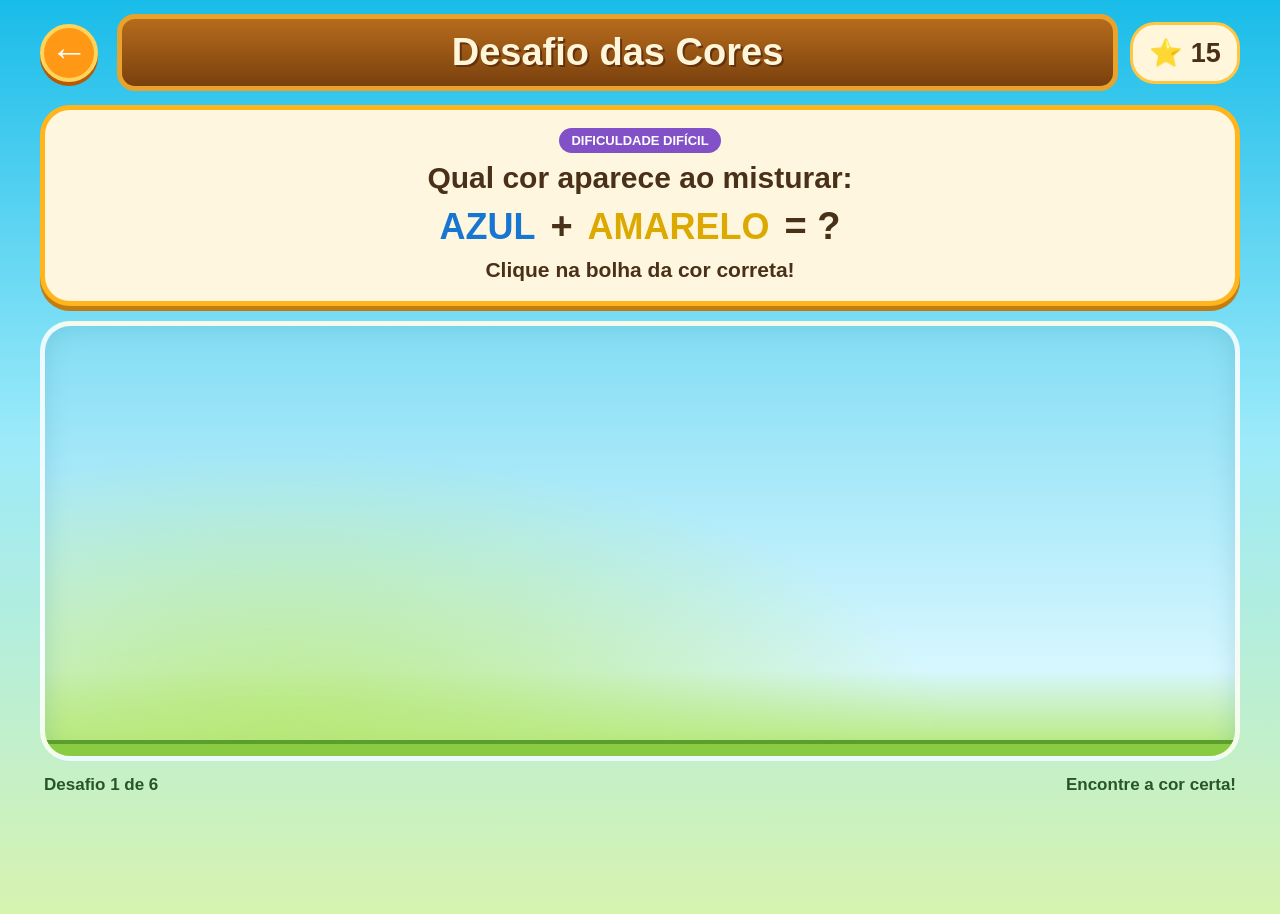
==== jogoDificil.html @ 54163f40 "jogo das bolinhas" ====
<!DOCTYPE html>
<html lang="pt-BR">
<head>
    <meta charset="UTF-8">
    <meta name="viewport" content="width=device-width, initial-scale=1.0">
    <title>Desafio das Cores</title>
    <link rel="stylesheet" href="styleDificil.css">
    <script src="scriptDificil.js" defer></script>
</head>
<body>
    <header class="topo">
        <button id="voltar" class="botao-voltar" aria-label="Voltar">←</button>
        <h1>Desafio das Cores</h1>
        <div class="pontos">⭐ <span id="pontos">15</span></div>
    </header>

    <main>
        <section class="pergunta">
            <span class="etiqueta">DIFICULDADE DIFÍCIL</span>
            <h2>Qual cor aparece ao misturar:</h2>

            <div class="mistura">
                <span id="cor1" class="nome-cor">AZUL</span>
                <span class="mais">+</span>
                <span id="cor2" class="nome-cor">AMARELO</span>
                <span class="igual">= ?</span>
            </div>

            <p id="mensagem" aria-live="polite">
                Clique na bolha da cor correta!
            </p>
        </section>

        <section class="area-jogo" id="areaJogo"
                 aria-label="Bolhas de cores. Clique na resposta correta.">
            <div class="chao"></div>
        </section>

        <footer>
            <span id="progresso">Desafio 1 de 6</span>
            <span>Encontre a cor certa!</span>
        </footer>
    </main>
</body>
</html>
---- styleDificil.css ----
* {
    box-sizing: border-box;
    margin: 0;
    padding: 0;
}

body {
    min-height: 100vh;
    font-family: "Trebuchet MS", Arial, sans-serif;
    color: #493018;
    background: linear-gradient(
        to bottom,
        #19bce9 0%,
        #9ceafa 48%,
        #d7f3b0 100%
    );
    overflow: hidden;
}

.topo {
    position: relative;
    z-index: 2;
    width: 94%;
    max-width: 1200px;
    margin: 14px auto;
    display: grid;
    grid-template-columns: 65px 1fr 110px;
    gap: 12px;
    align-items: center;
}

.botao-voltar {
    width: 58px;
    height: 58px;
    border: 4px solid #ffd45b;
    border-radius: 50%;
    background: #ff9814;
    color: white;
    font-size: 38px;
    font-weight: bold;
    cursor: pointer;
    box-shadow: 0 4px #b65a08;
}

.topo h1 {
    padding: 12px 8px;
    text-align: center;
    font-size: clamp(21px, 3vw, 38px);
    color: #fff6d9;
    background: linear-gradient(#b66b1c, #79400d);
    border: 5px solid #e9a32d;
    border-radius: 18px;
    text-shadow: 2px 2px #63320d;
}

.pontos {
    padding: 12px 8px;
    border: 3px solid #ffc642;
    border-radius: 25px;
    background: #fff6dc;
    text-align: center;
    font-size: 27px;
    font-weight: bold;
}

main {
    width: 94%;
    max-width: 1200px;
    margin: 0 auto;
}

.pergunta {
    position: relative;
    z-index: 2;
    padding: 18px 12px;
    text-align: center;
    background: #fff6df;
    border: 5px solid #ffb51b;
    border-radius: 30px;
    box-shadow: 0 5px #c17c13;
}

.etiqueta {
    display: inline-block;
    margin-bottom: 8px;
    padding: 5px 12px;
    border-radius: 20px;
    background: #8251c8;
    color: white;
    font-size: 13px;
    font-weight: bold;
}

.pergunta h2 {
    font-size: clamp(18px, 2.5vw, 30px);
}

.mistura {
    display: flex;
    justify-content: center;
    align-items: center;
    flex-wrap: wrap;
    gap: 15px;
    margin: 10px 0;
}

.nome-cor {
    font-size: clamp(23px, 3vw, 36px);
    font-weight: 900;
}

.mais,
.igual {
    font-size: clamp(24px, 3vw, 38px);
    font-weight: bold;
}

#mensagem {
    min-height: 25px;
    font-size: clamp(15px, 2vw, 21px);
    font-weight: bold;
}

.area-jogo {
    position: relative;
    height: min(49vh, 440px);
    min-height: 260px;
    margin-top: 15px;
    overflow: hidden;
    border: 5px solid rgba(255, 255, 255, 0.85);
    border-radius: 30px;
    background:
        radial-gradient(ellipse at 20% 100%, #b8e879, transparent 50%),
        linear-gradient(#83ddf4, #d7f7ff 80%, #b6e96d);
    box-shadow: inset 0 0 25px rgba(35, 123, 150, 0.2);
}

.chao {
    position: absolute;
    bottom: 0;
    width: 100%;
    height: 16px;
    background: #8acb44;
    border-top: 4px solid #5b9e2e;
}

.bolha {
    position: absolute;
    bottom: -100px;
    width: clamp(65px, 9vw, 95px);
    aspect-ratio: 1;
    border-radius: 50%;
    border: 3px solid rgba(255, 255, 255, 0.85);
    cursor: pointer;
    animation: subir var(--duracao) linear forwards;
    box-shadow:
        inset -8px -10px 16px rgba(0, 0, 0, 0.12),
        inset 7px 7px 13px rgba(255, 255, 255, 0.5),
        0 5px 10px rgba(40, 80, 100, 0.16);
    transition: filter 0.15s, scale 0.15s;
}

.bolha::before {
    content: "";
    position: absolute;
    top: 16%;
    left: 20%;
    width: 22%;
    height: 12%;
    border-radius: 50%;
    background: rgba(255, 255, 255, 0.85);
    transform: rotate(-40deg);
}

.bolha:hover {
    filter: brightness(1.12);
    scale: 1.12;
}

.bolha:focus-visible {
    outline: 4px solid #493018;
    outline-offset: 3px;
}

.bolha.verde {
    background: radial-gradient(circle at 30% 25%, #baff75, #52c82c 60%, #218d22);
}

.bolha.roxo {
    background: radial-gradient(circle at 30% 25%, #e0b6ff, #a451e2 60%, #6d29a9);
}

.bolha.laranja {
    background: radial-gradient(circle at 30% 25%, #ffe2a1, #ff9b20 60%, #df5d0b);
}

.bolha.azul {
    background: radial-gradient(circle at 30% 25%, #a5edff, #2598ff 60%, #1454c5);
}

.bolha.amarelo {
    background: radial-gradient(circle at 30% 25%, #fff8a1, #ffd62f 60%, #e2a900);
}

.bolha.vermelho {
    background: radial-gradient(circle at 30% 25%, #ffb0a4, #ff5252 60%, #c82035);
}

.bolha.estourada {
    pointer-events: none;
    animation: estourar 0.18s ease-out forwards;
}

@keyframes subir {
    from {
        transform: translateY(0) rotate(0deg);
    }

    to {
        transform: translateY(-650px) rotate(25deg);
    }
}

@keyframes estourar {
    to {
        transform: scale(1.8);
        opacity: 0;
    }
}

footer {
    display: flex;
    justify-content: space-between;
    gap: 12px;
    margin: 14px 4px;
    color: #28552b;
    font-size: 17px;
    font-weight: bold;
}

@media (max-width: 550px) {
    .topo {
        grid-template-columns: 48px 1fr 78px;
        gap: 6px;
    }

    .botao-voltar {
        width: 44px;
        height: 44px;
        font-size: 29px;
    }

    .topo h1 {
        font-size: 19px;
        border-width: 3px;
    }

    .pontos {
        font-size: 21px;
        padding: 9px 4px;
    }

    .pergunta {
        padding: 14px 8px;
        border-radius: 23px;
    }

    .mistura {
        gap: 8px;
    }

    .area-jogo {
        height: 46vh;
        min-height: 250px;
    }

    footer {
        font-size: 13px;
    }
}

@media (prefers-reduced-motion: reduce) {
    .bolha {
        animation-duration: 12s !important;
    }
}
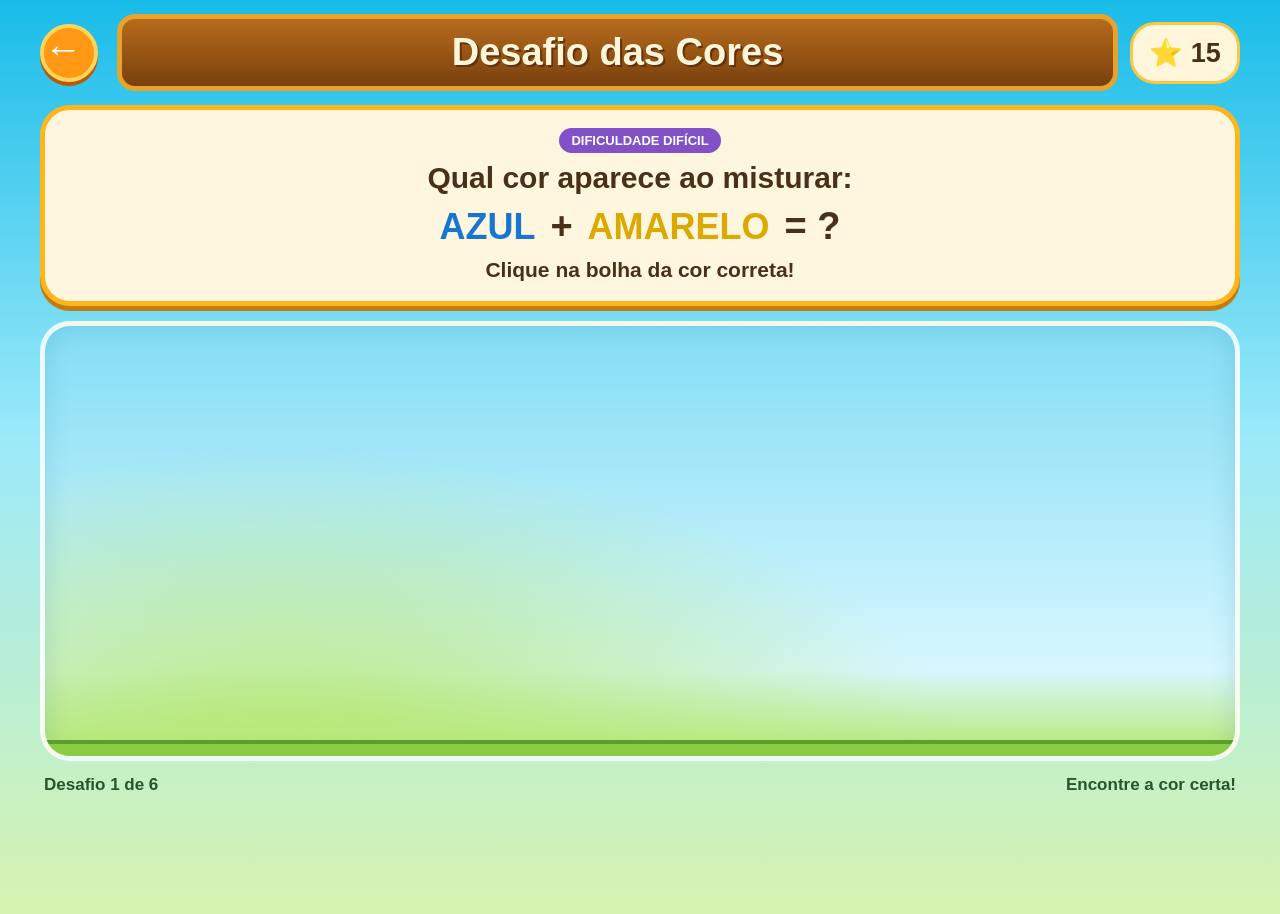
==== commit 8df868e1: "mas um" ====
--- a/jogoDificil.html
+++ b/jogoDificil.html
@@ -10,7 +10,7 @@
 </head>
 <body>
     <header class="topo">
-        <button id="voltar" class="botao-voltar" aria-label="Voltar">←</button>
+        <a id="voltar" class="botao-voltar" aria-label="Voltar" href="menu.html">←</a>
         <h1>Desafio das Cores</h1>
         <div class="pontos">⭐ <span id="pontos">15</span></div>
     </header>
--- a/styleDificil.css
+++ b/styleDificil.css
@@ -3,6 +3,7 @@
     box-sizing: border-box;
     margin: 0;
     padding: 0;
+    text-decoration: none;
 }
 
 body {
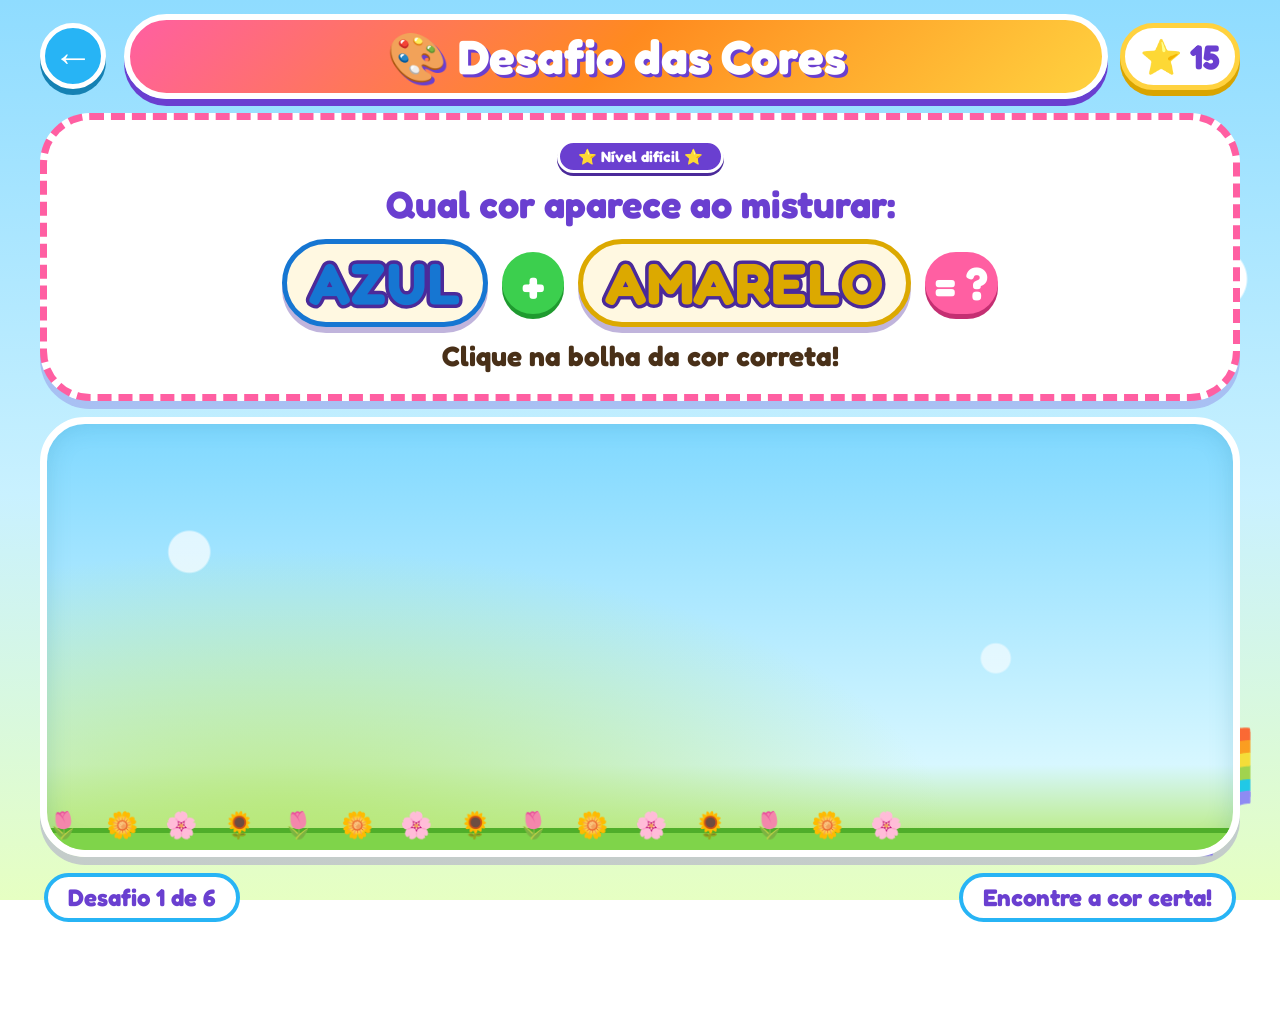
==== commit c6a9a889: "atualizado html e css jogo bolinhas" ====
--- a/jogoDificil.html
+++ b/jogoDificil.html
@@ -1,10 +1,12 @@
-
 <!DOCTYPE html>
 <html lang="pt-BR">
 <head>
     <meta charset="UTF-8">
     <meta name="viewport" content="width=device-width, initial-scale=1.0">
     <title>Desafio das Cores</title>
+    <link rel="preconnect" href="https://fonts.googleapis.com">
+    <link rel="preconnect" href="https://fonts.gstatic.com" crossorigin>
+    <link href="https://fonts.googleapis.com/css2?family=Fredoka:wght@500;700&display=swap" rel="stylesheet">
     <link rel="stylesheet" href="styleDificil.css">
     <script src="scriptDificil.js" defer></script>
 </head>
@@ -17,7 +19,7 @@
 
     <main>
         <section class="pergunta">
-            <span class="etiqueta">DIFICULDADE DIFÍCIL</span>
+            <span class="etiqueta">⭐ Nível difícil ⭐</span>
             <h2>Qual cor aparece ao misturar:</h2>
 
             <div class="mistura">
--- a/styleDificil.css
+++ b/styleDificil.css
@@ -1,3 +1,14 @@
+/* ===== Desafio das Cores — visual infantil (5 a 6 anos) ===== */
+:root {
+    --fonte: "Fredoka", "Baloo 2", "Comic Sans MS", "Chalkboard SE", sans-serif;
+    --roxo: #6a3fd0;
+    --roxo-escuro: #4b2a9a;
+    --rosa: #ff5fa2;
+    --laranja: #ff8a1f;
+    --amarelo: #ffd23f;
+    --verde: #3ccf4e;
+    --azul: #27b4f5;
+}
 
 * {
     box-sizing: border-box;
@@ -8,17 +19,33 @@
 
 body {
     min-height: 100vh;
-    font-family: "Trebuchet MS", Arial, sans-serif;
-    color: #493018;
-    background: linear-gradient(
-        to bottom,
-        #19bce9 0%,
-        #9ceafa 48%,
-        #d7f3b0 100%
-    );
-    overflow: hidden;
-}
-
+    font-family: var(--fonte);
+    font-weight: 500;
+    color: var(--roxo-escuro);
+    overflow-x: hidden;
+    background:
+        radial-gradient(circle at 10% 22%, #fff 0 34px, transparent 36px),
+        radial-gradient(circle at 15% 20%, #fff 0 48px, transparent 50px),
+        radial-gradient(circle at 21% 23%, #fff 0 32px, transparent 34px),
+        radial-gradient(circle at 84% 30%, #fff 0 32px, transparent 34px),
+        radial-gradient(circle at 89% 28%, #fff 0 46px, transparent 48px),
+        radial-gradient(circle at 95% 31%, #fff 0 30px, transparent 32px),
+        linear-gradient(#8fdcff 0%, #c9f1ff 55%, #e6ffc2 100%);
+    background-attachment: fixed;
+}
+
+/* arco-íris no canto */
+body::before {
+    content: "🌈";
+    position: fixed;
+    right: 14px;
+    bottom: 40px;
+    font-size: clamp(60px, 9vw, 120px);
+    opacity: 0.85;
+    pointer-events: none;
+}
+
+/* ===== Topo ===== */
 .topo {
     position: relative;
     z-index: 2;
@@ -26,75 +53,96 @@
     max-width: 1200px;
     margin: 14px auto;
     display: grid;
-    grid-template-columns: 65px 1fr 110px;
+    grid-template-columns: 72px 1fr 120px;
     gap: 12px;
     align-items: center;
 }
 
 .botao-voltar {
-    width: 58px;
-    height: 58px;
-    border: 4px solid #ffd45b;
+    width: 66px;
+    height: 66px;
+    display: grid;
+    place-items: center;
+    border: 5px solid #fff;
     border-radius: 50%;
-    background: #ff9814;
-    color: white;
-    font-size: 38px;
-    font-weight: bold;
+    background: var(--azul);
+    color: #fff;
+    font-size: 40px;
+    font-weight: 700;
+    line-height: 1;
     cursor: pointer;
-    box-shadow: 0 4px #b65a08;
-}
+    box-shadow: 0 6px 0 #1581b3;
+    transition: transform 0.15s;
+}
+
+.botao-voltar:hover { transform: scale(1.1) rotate(-8deg); }
+.botao-voltar:active { transform: translateY(4px); box-shadow: 0 2px 0 #1581b3; }
 
 .topo h1 {
-    padding: 12px 8px;
+    padding: 10px 14px;
     text-align: center;
-    font-size: clamp(21px, 3vw, 38px);
-    color: #fff6d9;
-    background: linear-gradient(#b66b1c, #79400d);
-    border: 5px solid #e9a32d;
-    border-radius: 18px;
-    text-shadow: 2px 2px #63320d;
-}
+    font-size: clamp(24px, 4vw, 48px);
+    font-weight: 700;
+    line-height: 1.1;
+    color: #fff;
+    background: linear-gradient(135deg, var(--rosa), var(--laranja) 50%, var(--amarelo));
+    border: 6px solid #fff;
+    border-radius: 999px;
+    text-shadow: 3px 3px 0 var(--roxo);
+    box-shadow: 0 7px 0 var(--roxo);
+}
+
+.topo h1::before { content: "🎨 "; }
 
 .pontos {
-    padding: 12px 8px;
-    border: 3px solid #ffc642;
-    border-radius: 25px;
-    background: #fff6dc;
+    padding: 8px 8px;
     text-align: center;
-    font-size: 27px;
-    font-weight: bold;
+    font-size: 34px;
+    font-weight: 700;
+    color: var(--roxo);
+    background: #fff;
+    border: 5px solid var(--amarelo);
+    border-radius: 999px;
+    box-shadow: 0 6px 0 #d9a400;
 }
 
 main {
+    position: relative;
+    z-index: 1;
     width: 94%;
     max-width: 1200px;
     margin: 0 auto;
 }
 
+/* ===== Pergunta ===== */
 .pergunta {
     position: relative;
     z-index: 2;
-    padding: 18px 12px;
+    padding: 20px 14px 16px;
     text-align: center;
-    background: #fff6df;
-    border: 5px solid #ffb51b;
-    border-radius: 30px;
-    box-shadow: 0 5px #c17c13;
+    background: #fff;
+    border: 7px dashed var(--rosa);
+    border-radius: 50px;
+    box-shadow: 0 8px 0 rgba(106, 63, 208, 0.25);
 }
 
 .etiqueta {
     display: inline-block;
     margin-bottom: 8px;
-    padding: 5px 12px;
-    border-radius: 20px;
-    background: #8251c8;
-    color: white;
-    font-size: 13px;
-    font-weight: bold;
+    padding: 4px 18px;
+    font-size: 15px;
+    font-weight: 700;
+    color: #fff;
+    background: var(--roxo);
+    border: 3px solid #fff;
+    border-radius: 999px;
+    box-shadow: 0 3px 0 var(--roxo-escuro);
 }
 
 .pergunta h2 {
-    font-size: clamp(18px, 2.5vw, 30px);
+    font-size: clamp(22px, 3.2vw, 38px);
+    font-weight: 700;
+    color: var(--roxo);
 }
 
 .mistura {
@@ -102,63 +150,104 @@
     justify-content: center;
     align-items: center;
     flex-wrap: wrap;
-    gap: 15px;
-    margin: 10px 0;
-}
-
+    gap: 14px;
+    margin: 12px 0;
+}
+
+/* nomes das cores: contorno escuro deixa qualquer cor legível */
 .nome-cor {
-    font-size: clamp(23px, 3vw, 36px);
-    font-weight: 900;
+    padding: 4px 22px;
+    font-size: clamp(30px, 4.6vw, 58px);
+    font-weight: 700;
+    letter-spacing: 1px;
+    background: #fff8e1;
+    border: 5px solid currentColor;
+    border-radius: 999px;
+    -webkit-text-stroke: 7px var(--roxo-escuro);
+    paint-order: stroke fill;
+    box-shadow: 0 6px 0 rgba(75, 42, 154, 0.35);
 }
 
 .mais,
 .igual {
-    font-size: clamp(24px, 3vw, 38px);
-    font-weight: bold;
+    display: grid;
+    place-items: center;
+    min-width: clamp(42px, 5vw, 62px);
+    height: clamp(42px, 5vw, 62px);
+    padding: 0 10px;
+    font-size: clamp(28px, 4vw, 46px);
+    font-weight: 700;
+    color: #fff;
+    border-radius: 50%;
+}
+
+.mais { background: var(--verde); box-shadow: 0 5px 0 #1f9a2f; }
+
+.igual {
+    border-radius: 999px;
+    background: var(--rosa);
+    box-shadow: 0 5px 0 #c42f72;
+    animation: pulsar 1.4s ease-in-out infinite;
 }
 
 #mensagem {
-    min-height: 25px;
-    font-size: clamp(15px, 2vw, 21px);
-    font-weight: bold;
-}
-
+    min-height: 1.4em;
+    font-size: clamp(18px, 2.6vw, 28px);
+    font-weight: 700;
+}
+
+/* ===== Área das bolhas ===== */
 .area-jogo {
     position: relative;
     height: min(49vh, 440px);
     min-height: 260px;
-    margin-top: 15px;
+    margin-top: 16px;
     overflow: hidden;
-    border: 5px solid rgba(255, 255, 255, 0.85);
-    border-radius: 30px;
+    border: 7px solid #fff;
+    border-radius: 45px;
     background:
+        radial-gradient(circle at 12% 30%, rgba(255,255,255,0.7) 0 20px, transparent 22px),
+        radial-gradient(circle at 80% 55%, rgba(255,255,255,0.6) 0 14px, transparent 16px),
         radial-gradient(ellipse at 20% 100%, #b8e879, transparent 50%),
-        linear-gradient(#83ddf4, #d7f7ff 80%, #b6e96d);
-    box-shadow: inset 0 0 25px rgba(35, 123, 150, 0.2);
+        linear-gradient(#7fd8ff, #d7f7ff 80%, #b6e96d);
+    box-shadow: 0 8px 0 rgba(106, 63, 208, 0.25), inset 0 0 25px rgba(35, 123, 150, 0.2);
 }
 
 .chao {
     position: absolute;
     bottom: 0;
     width: 100%;
-    height: 16px;
-    background: #8acb44;
-    border-top: 4px solid #5b9e2e;
-}
-
+    height: 22px;
+    background: #7fd44a;
+    border-top: 5px solid #4fae2a;
+}
+
+.chao::after {
+    content: "🌷 🌼 🌸 🌻 🌷 🌼 🌸 🌻 🌷 🌼 🌸 🌻 🌷 🌼 🌸";
+    position: absolute;
+    bottom: 10px;
+    left: 0;
+    width: 100%;
+    font-size: 26px;
+    letter-spacing: 0.4em;
+    white-space: nowrap;
+    overflow: hidden;
+}
+
+/* ===== Bolhas ===== */
 .bolha {
     position: absolute;
-    bottom: -100px;
-    width: clamp(65px, 9vw, 95px);
+    bottom: -110px;
+    width: clamp(70px, 10vw, 100px);
     aspect-ratio: 1;
     border-radius: 50%;
-    border: 3px solid rgba(255, 255, 255, 0.85);
+    border: 4px solid rgba(255, 255, 255, 0.95);
     cursor: pointer;
     animation: subir var(--duracao) linear forwards;
     box-shadow:
         inset -8px -10px 16px rgba(0, 0, 0, 0.12),
         inset 7px 7px 13px rgba(255, 255, 255, 0.5),
-        0 5px 10px rgba(40, 80, 100, 0.16);
+        0 6px 10px rgba(40, 80, 100, 0.18);
     transition: filter 0.15s, scale 0.15s;
 }
 
@@ -167,122 +256,100 @@
     position: absolute;
     top: 16%;
     left: 20%;
-    width: 22%;
-    height: 12%;
+    width: 24%;
+    height: 14%;
     border-radius: 50%;
-    background: rgba(255, 255, 255, 0.85);
+    background: rgba(255, 255, 255, 0.9);
     transform: rotate(-40deg);
 }
 
-.bolha:hover {
-    filter: brightness(1.12);
-    scale: 1.12;
-}
+/* carinha sorridente em cada bolha */
+.bolha::after {
+    content: "◡";
+    position: absolute;
+    left: 50%;
+    top: 46%;
+    transform: translateX(-50%);
+    font-size: 30px;
+    font-weight: 700;
+    line-height: 1;
+    color: rgba(0, 0, 0, 0.28);
+}
+
+.bolha:hover { filter: brightness(1.12); scale: 1.15; }
 
 .bolha:focus-visible {
-    outline: 4px solid #493018;
+    outline: 5px solid var(--roxo-escuro);
     outline-offset: 3px;
 }
 
-.bolha.verde {
-    background: radial-gradient(circle at 30% 25%, #baff75, #52c82c 60%, #218d22);
-}
-
-.bolha.roxo {
-    background: radial-gradient(circle at 30% 25%, #e0b6ff, #a451e2 60%, #6d29a9);
-}
-
-.bolha.laranja {
-    background: radial-gradient(circle at 30% 25%, #ffe2a1, #ff9b20 60%, #df5d0b);
-}
-
-.bolha.azul {
-    background: radial-gradient(circle at 30% 25%, #a5edff, #2598ff 60%, #1454c5);
-}
-
-.bolha.amarelo {
-    background: radial-gradient(circle at 30% 25%, #fff8a1, #ffd62f 60%, #e2a900);
-}
-
-.bolha.vermelho {
-    background: radial-gradient(circle at 30% 25%, #ffb0a4, #ff5252 60%, #c82035);
-}
+.bolha.verde    { background: radial-gradient(circle at 30% 25%, #baff75, #52c82c 60%, #218d22); }
+.bolha.roxo     { background: radial-gradient(circle at 30% 25%, #e0b6ff, #a451e2 60%, #6d29a9); }
+.bolha.laranja  { background: radial-gradient(circle at 30% 25%, #ffe2a1, #ff9b20 60%, #df5d0b); }
+.bolha.azul     { background: radial-gradient(circle at 30% 25%, #a5edff, #2598ff 60%, #1454c5); }
+.bolha.amarelo  { background: radial-gradient(circle at 30% 25%, #fff8a1, #ffd62f 60%, #e2a900); }
+.bolha.vermelho { background: radial-gradient(circle at 30% 25%, #ffb0a4, #ff5252 60%, #c82035); }
 
 .bolha.estourada {
     pointer-events: none;
-    animation: estourar 0.18s ease-out forwards;
-}
-
-@keyframes subir {
-    from {
-        transform: translateY(0) rotate(0deg);
-    }
-
-    to {
-        transform: translateY(-650px) rotate(25deg);
-    }
-}
-
-@keyframes estourar {
-    to {
-        transform: scale(1.8);
-        opacity: 0;
-    }
-}
-
+    animation: estourar 0.25s ease-out forwards;
+}
+
+/* ===== Rodapé ===== */
 footer {
     display: flex;
     justify-content: space-between;
+    flex-wrap: wrap;
     gap: 12px;
-    margin: 14px 4px;
-    color: #28552b;
-    font-size: 17px;
-    font-weight: bold;
-}
-
+    margin: 16px 4px 90px;
+    font-size: clamp(16px, 2vw, 24px);
+    font-weight: 700;
+}
+
+footer span {
+    padding: 6px 20px;
+    color: var(--roxo);
+    background: #fff;
+    border: 4px solid var(--azul);
+    border-radius: 999px;
+}
+
+/* ===== Animações ===== */
+@keyframes subir {
+    0%   { transform: translate(0, 0) rotate(0deg); }
+    25%  { transform: translate(14px, -162px) rotate(6deg); }
+    50%  { transform: translate(-14px, -325px) rotate(-6deg); }
+    75%  { transform: translate(14px, -487px) rotate(6deg); }
+    100% { transform: translate(0, -650px) rotate(0deg); }
+}
+
+@keyframes estourar {
+    40%  { transform: scale(1.5); opacity: 1; }
+    100% { transform: scale(2.1); opacity: 0; }
+}
+
+@keyframes pulsar {
+    0%, 100% { transform: scale(1); }
+    50% { transform: scale(1.12); }
+}
+
+/* ===== Celular ===== */
 @media (max-width: 550px) {
-    .topo {
-        grid-template-columns: 48px 1fr 78px;
-        gap: 6px;
-    }
-
-    .botao-voltar {
-        width: 44px;
-        height: 44px;
-        font-size: 29px;
-    }
-
-    .topo h1 {
-        font-size: 19px;
-        border-width: 3px;
-    }
-
-    .pontos {
-        font-size: 21px;
-        padding: 9px 4px;
-    }
-
-    .pergunta {
-        padding: 14px 8px;
-        border-radius: 23px;
-    }
-
-    .mistura {
-        gap: 8px;
-    }
-
-    .area-jogo {
-        height: 46vh;
-        min-height: 250px;
-    }
-
-    footer {
-        font-size: 13px;
-    }
+    .topo { grid-template-columns: 52px 1fr 84px; gap: 6px; }
+    .botao-voltar { width: 50px; height: 50px; font-size: 30px; border-width: 4px; }
+    .topo h1 { font-size: 20px; border-width: 4px; padding: 8px 4px; }
+    .topo h1::before { content: ""; }
+    .pontos { font-size: 24px; border-width: 4px; padding: 6px 2px; }
+    .pergunta { padding: 14px 8px; border-width: 5px; border-radius: 30px; }
+    .etiqueta { font-size: 12px; }
+    .mistura { gap: 8px; }
+    .nome-cor { padding: 2px 12px; border-width: 4px; -webkit-text-stroke-width: 5px; }
+    .area-jogo { height: 44vh; min-height: 240px; border-width: 5px; border-radius: 30px; }
+    footer { margin-bottom: 70px; }
 }
 
 @media (prefers-reduced-motion: reduce) {
-    .bolha {
-        animation-duration: 12s !important;
-    }
-}
+    .bolha { animation-duration: 12s !important; }
+    .igual { animation: none; }
+    .botao-voltar:hover { transform: none; }
+}
